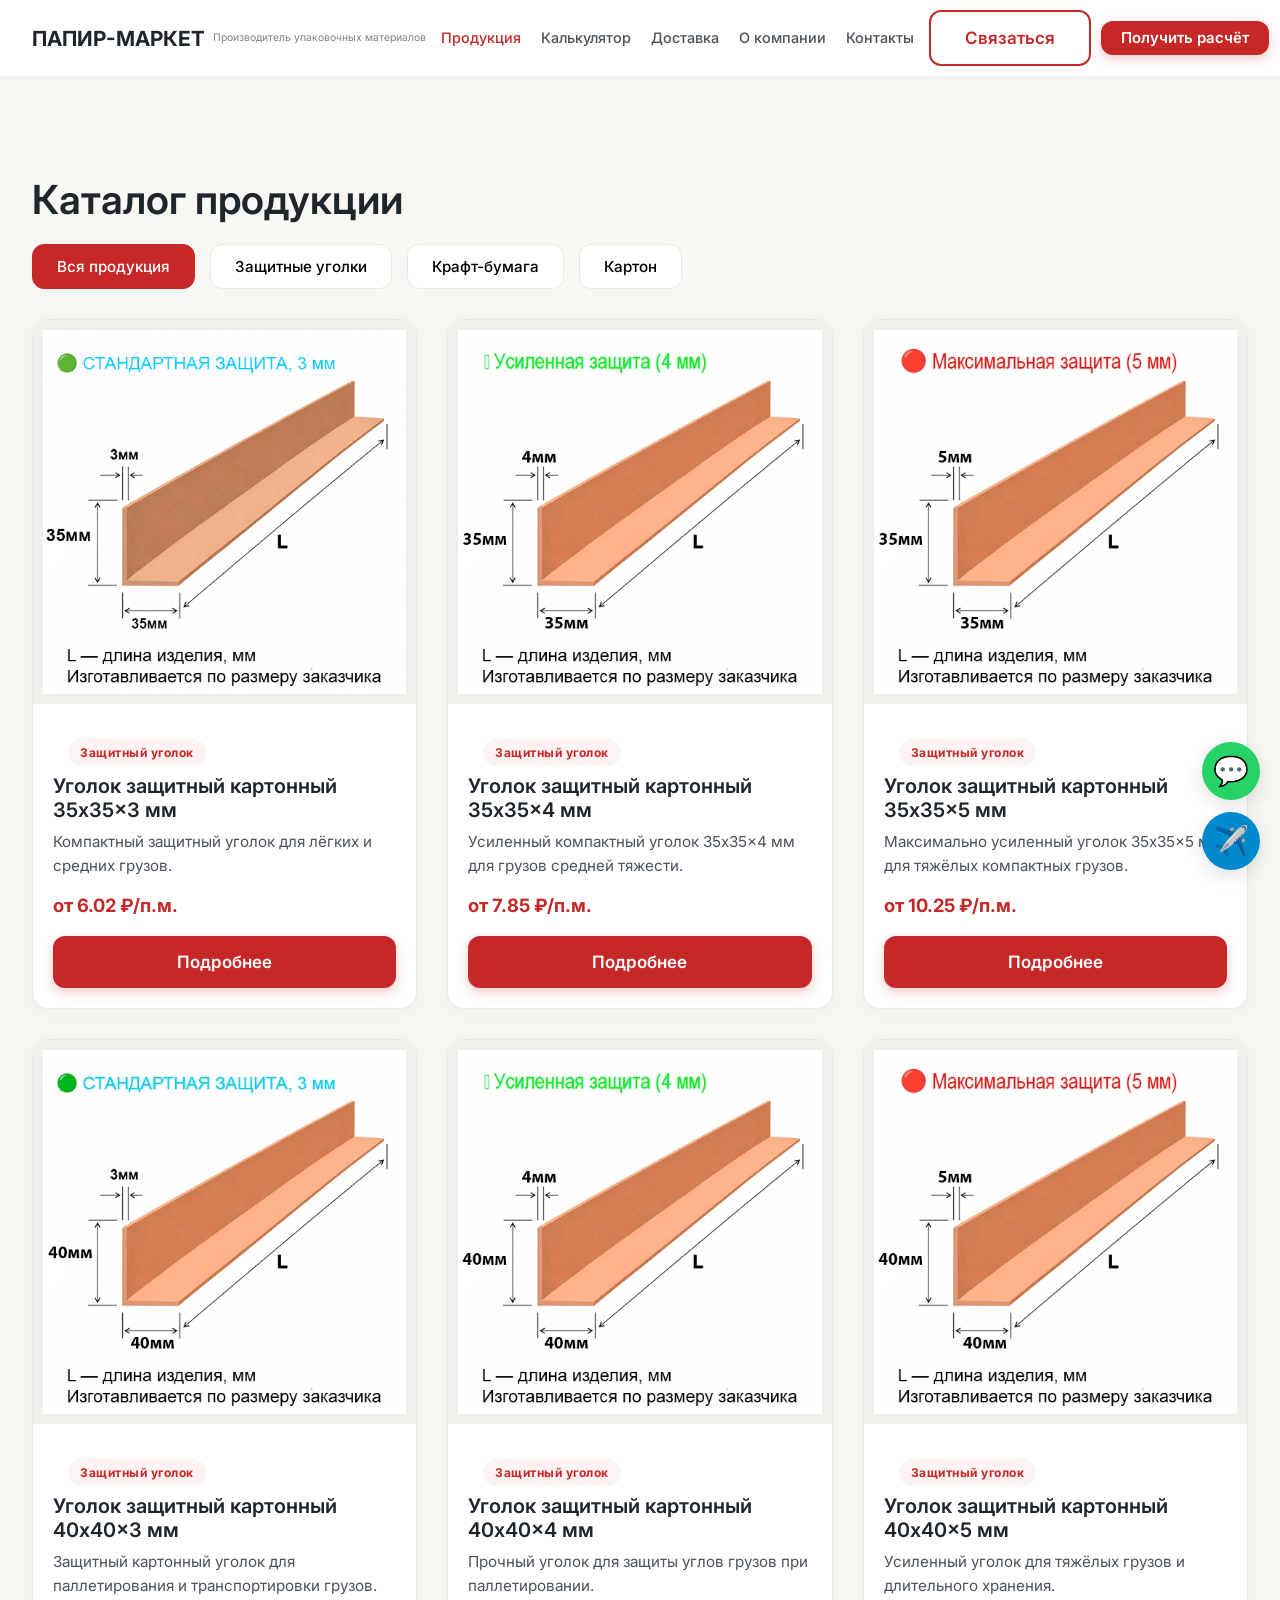
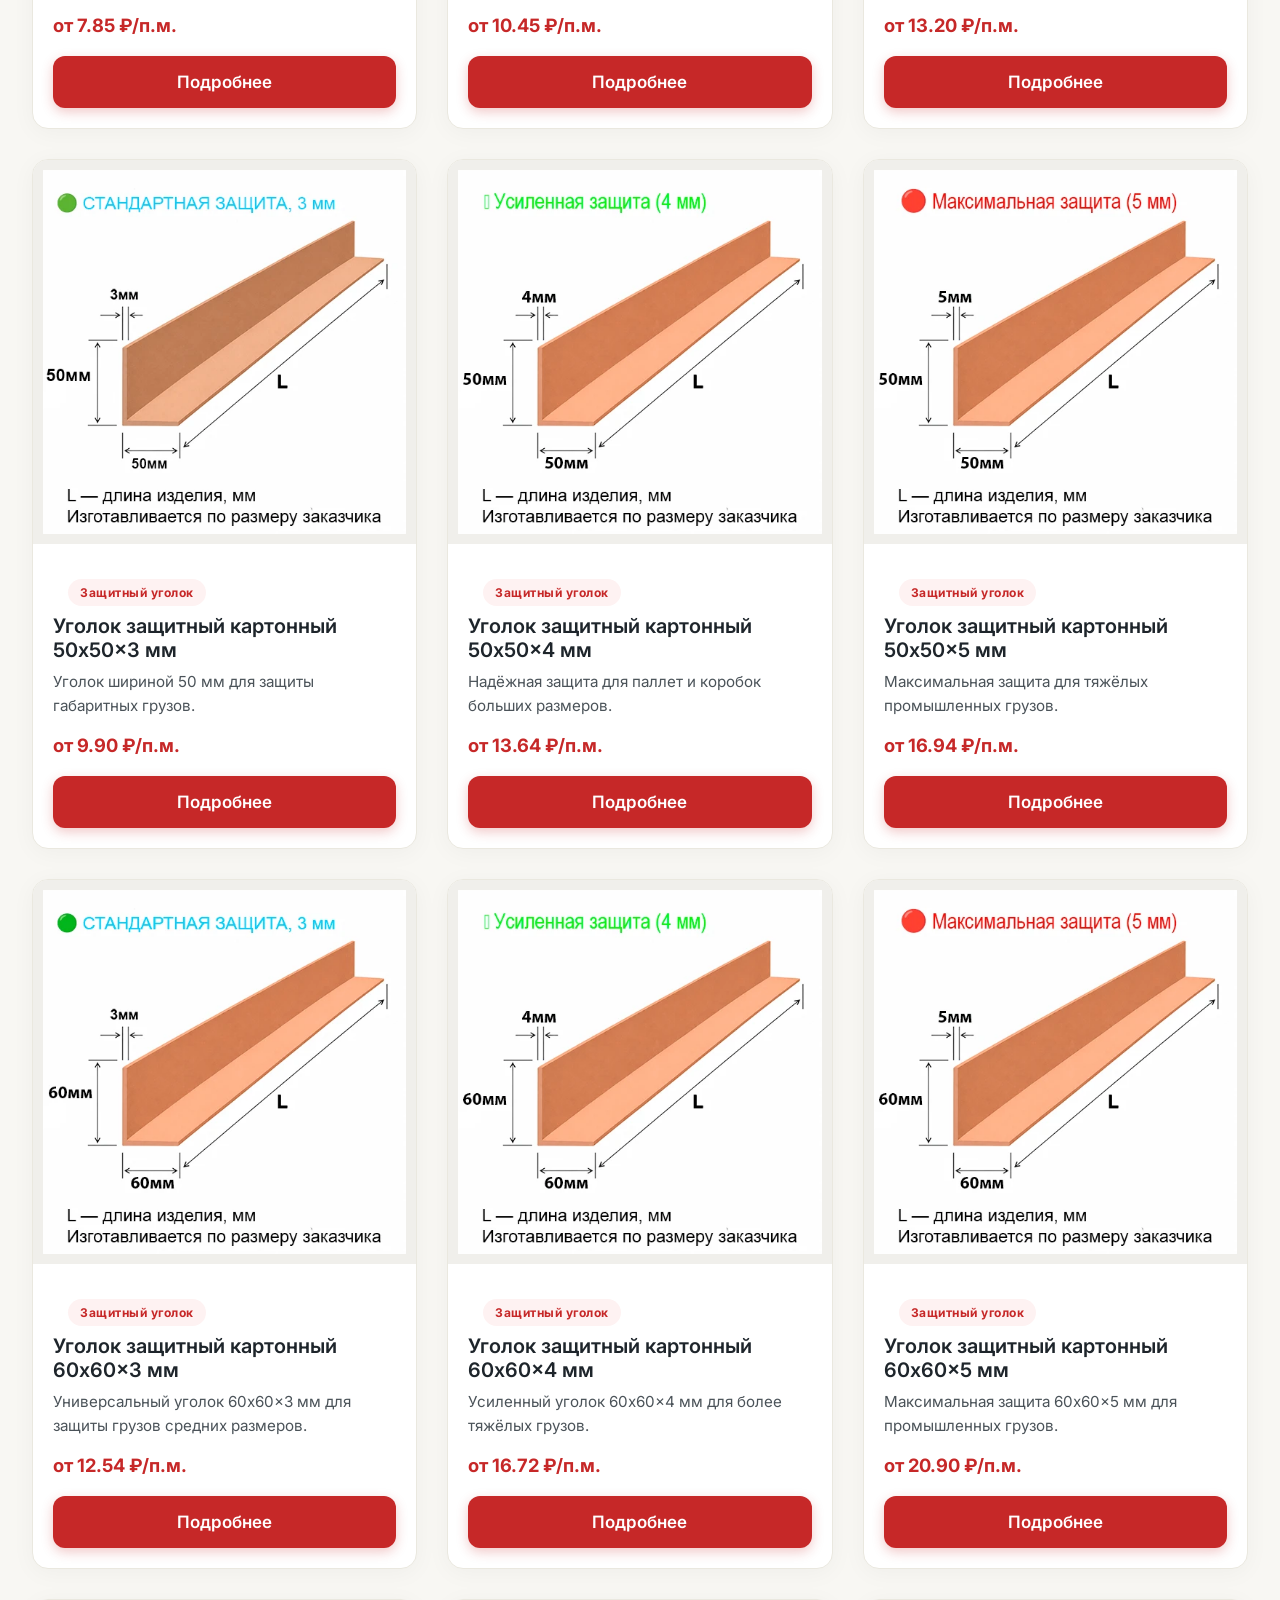
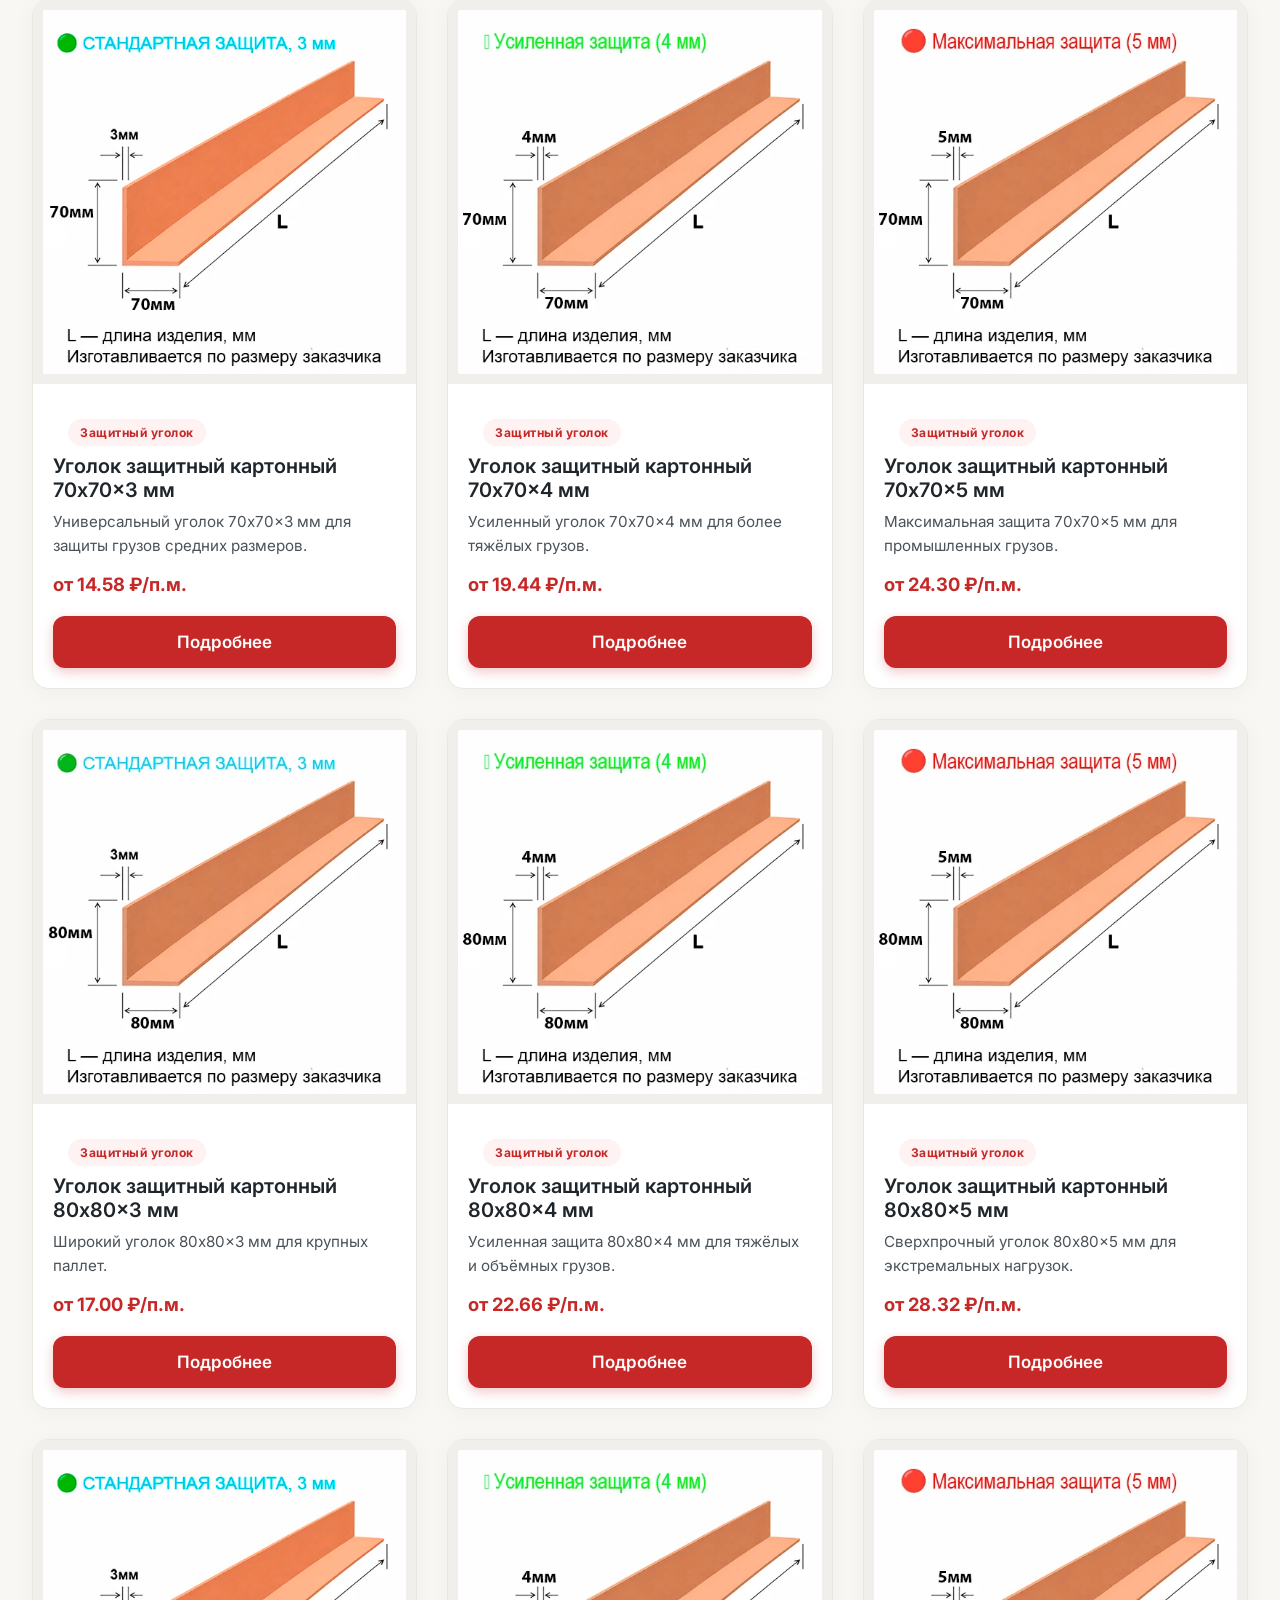
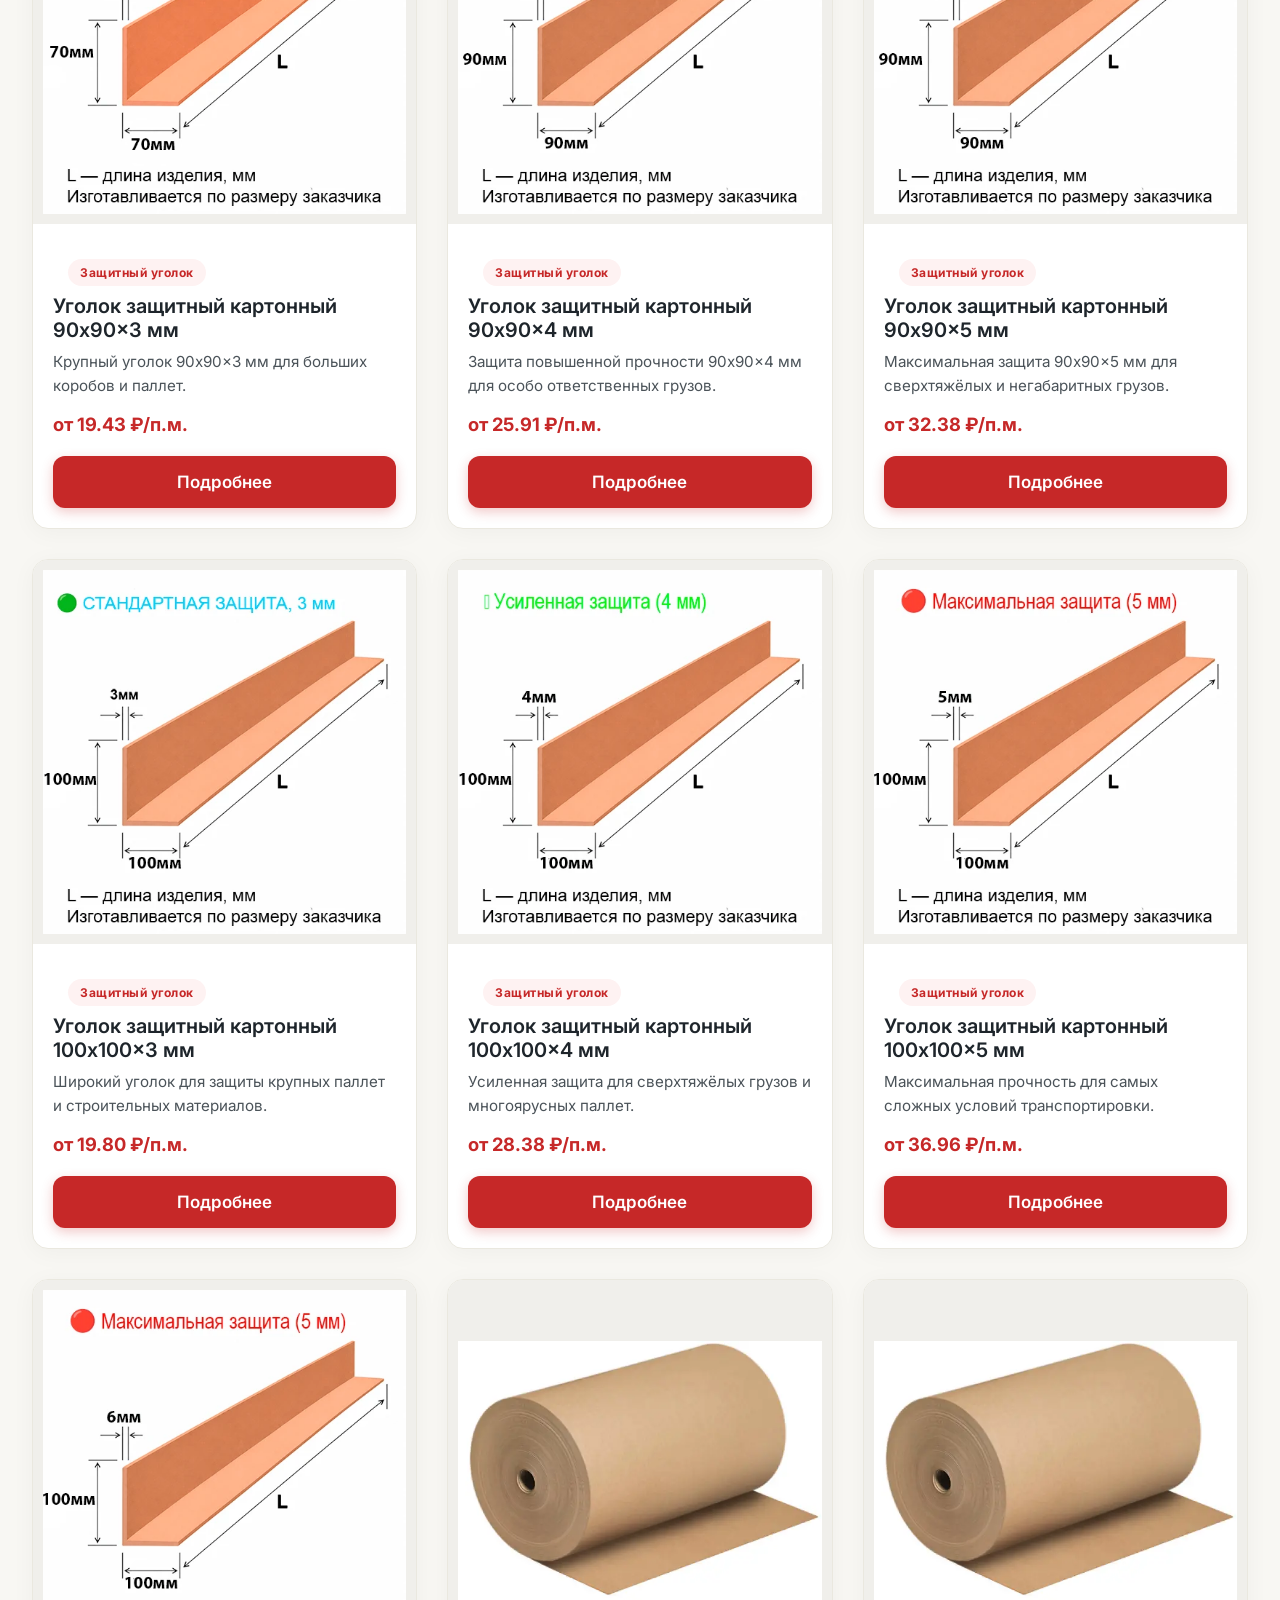
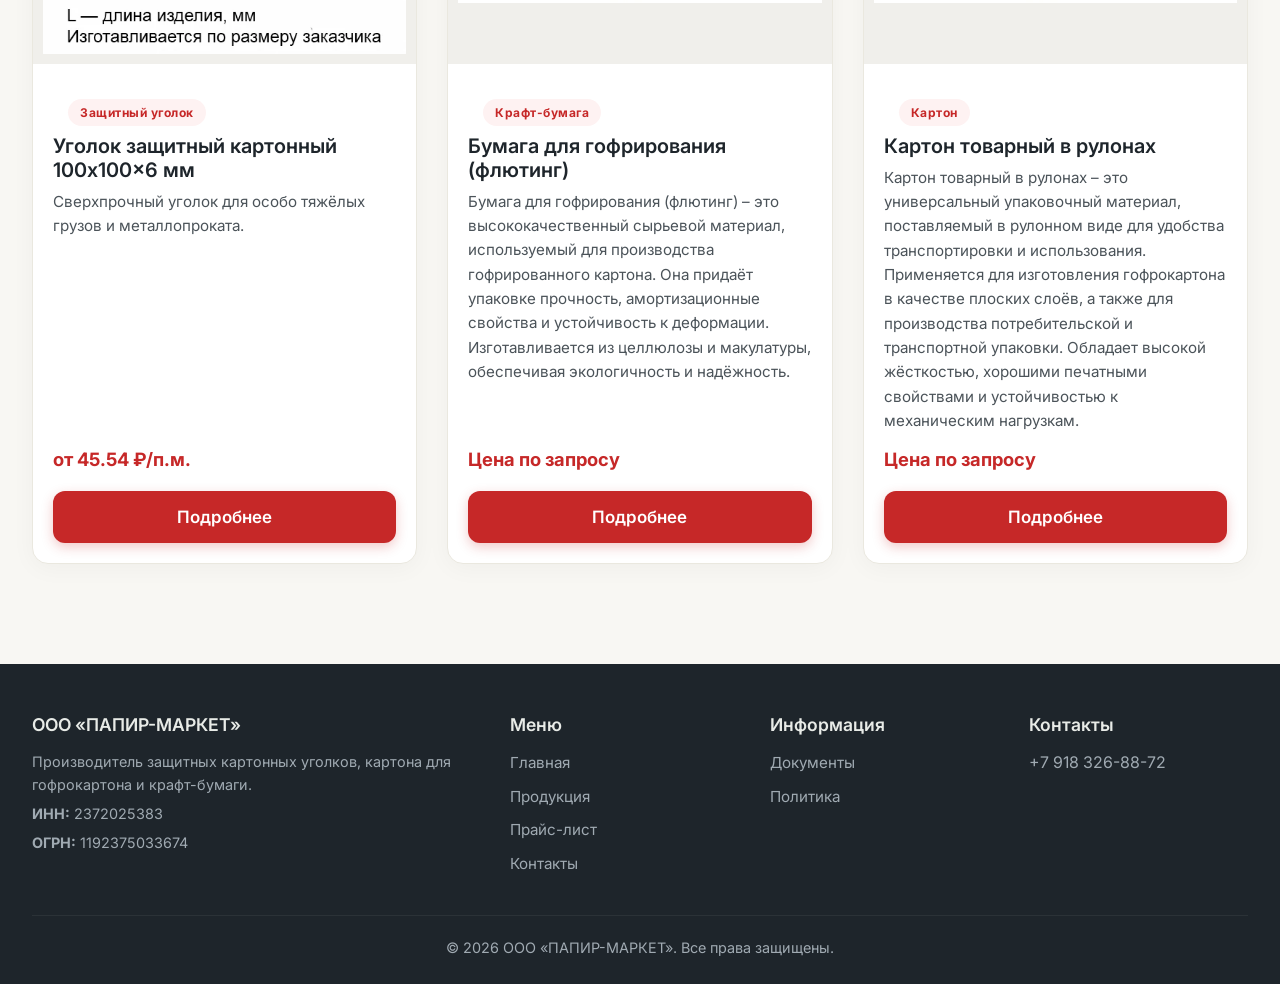
==== catalog.html @ 418a3637 "Full site overwrite" ====
<!DOCTYPE html>
<html lang="ru">
<head>
    <meta charset="UTF-8">
    <meta name="viewport" content="width=device-width, initial-scale=1.0">
    <meta name="description" content="Каталог продукции ООО «ПАПИР-МАРКЕТ»: защитные картонные уголки, картон для гофрокартона, крафт-бумага.">
    <title>Каталог продукции – ООО «ПАПИР-МАРКЕТ»</title>
    <link rel="canonical" href="https://papir-market.ru/catalog.html">
    <meta property="og:title" content="Каталог продукции – ООО «ПАПИР-МАРКЕТ»">
    <meta property="og:description" content="Каталог продукции ООО «ПАПИР-МАРКЕТ»: защитные картонные уголки, картон для гофрокартона, крафт-бумага.">
    <meta property="og:image" content="https://papir-market.ru/images/glavnaya/kart-optimized.webp">
    <meta property="og:url" content="https://papir-market.ru/catalog.html">
    <meta property="og:type" content="website">
    <link rel="stylesheet" href="css/style.css">
    <link rel="preconnect" href="https://fonts.googleapis.com">
    <link href="https://fonts.googleapis.com/css2?family=Inter:opsz,wght@14..32,400;14..32,500;14..32,600;14..32,700&display=swap" rel="stylesheet">
    <script type="application/ld+json">
    {
        "@context": "https://schema.org",
        "@type": "BreadcrumbList",
        "itemListElement": [
            { "@type": "ListItem", "position": 1, "name": "Главная", "item": "https://papir-market.ru/" },
            { "@type": "ListItem", "position": 2, "name": "Каталог", "item": "https://papir-market.ru/catalog.html" }
        ]
    }
    </script>
    <style>
        .catalog-filters {
            display: flex;
            gap: 15px;
            margin-bottom: 30px;
            flex-wrap: wrap;
        }
        .catalog-filters .filter-btn {
            padding: 12px 24px;
            border-radius: 12px;
            background: var(--bg-card);
            border: 1px solid var(--border-light);
            cursor: pointer;
            font-weight: 500;
            font-size: 0.95rem;
            transition: all 0.25s ease;
        }
        .catalog-filters .filter-btn.active {
            background: var(--primary);
            color: #fff;
            border-color: var(--primary);
        }
    </style>
</head>
<body>

<header class="header">
    <div class="container header__container">
        <div class="header__logo">
            <a href="index.html" class="header__logo-link">
                <span class="header__logo-text">ПАПИР-МАРКЕТ</span>
                <span class="header__logo-sub">Производитель упаковочных материалов</span>
            </a>
        </div>
        <nav class="header__nav">
            <ul class="header__menu">
                <li class="header__menu-item"><a href="catalog.html" class="header__menu-link header__menu-link--active">Продукция</a></li>
                <li class="header__menu-item"><a href="calculator.html" class="header__menu-link">Калькулятор</a></li>
                <li class="header__menu-item"><a href="delivery.html" class="header__menu-link">Доставка</a></li>
                <li class="header__menu-item">
                    <span class="header__menu-link">О компании</span>
                    <ul class="header__submenu">
                        <li class="header__submenu-item"><a href="docs.html" class="header__submenu-link">Документы</a></li>
                        <li class="header__submenu-item"><a href="docs.html#requisites" class="header__submenu-link">Реквизиты</a></li>
                    </ul>
                </li>
                <li class="header__menu-item">
                    <span class="header__menu-link">Контакты</span>
                    <ul class="header__submenu">
                        <li class="header__submenu-item"><a href="find-us.html" class="header__submenu-link">Как нас найти</a></li>
                        <li class="header__submenu-item"><a href="contacts.html" class="header__submenu-link">Обратная связь</a></li>
                    </ul>
                </li>
            </ul>
        </nav>
        <div class="header__right">
            <div class="header__contact-btn">
                <button class="btn btn--outline header__contact-toggle" id="contactToggle">Связаться</button>
                <ul class="header__contact-dropdown" id="contactDropdown">
                    <li class="header__contact-item"><a href="tel:+79183268872" class="header__contact-link">📞 Позвонить</a></li>
                    <li class="header__contact-item"><a href="https://wa.me/79183268872" target="_blank" class="header__contact-link">💬 WhatsApp</a></li>
                    <li class="header__contact-item"><a href="https://t.me/in4707" target="_blank" class="header__contact-link">✈️ Telegram</a></li>
                    <li class="header__contact-item"><a href="mailto:papir-market.sale@mail.ru" class="header__contact-link">✉️ E-mail</a></li>
                </ul>
            </div>
            <a href="calculator.html" class="btn btn--primary btn--small">Получить расчёт</a>
            <button class="header__burger" id="mobileMenuToggle" aria-label="Меню">☰</button>
        </div>
    </div>
</header>

<div class="mobile-menu" id="mobileMenu">
    <div class="mobile-menu__header">
        <span class="mobile-menu__logo">ПАПИР-МАРКЕТ</span>
        <button class="mobile-menu__close" id="mobileMenuClose" aria-label="Закрыть">✕</button>
    </div>
    <ul class="mobile-menu__list">
        <li class="mobile-menu__item"><a href="index.html" class="mobile-menu__link">Главная</a></li>
        <li class="mobile-menu__item"><a href="catalog.html" class="mobile-menu__link">Продукция</a></li>
        <li class="mobile-menu__item"><a href="calculator.html" class="mobile-menu__link">Калькулятор</a></li>
        <li class="mobile-menu__item"><a href="delivery.html" class="mobile-menu__link">Доставка</a></li>
        <li class="mobile-menu__item">
            <span class="mobile-menu__link" style="border-bottom:none;">О компании</span>
            <ul class="mobile-menu__sublist">
                <li><a href="docs.html" class="mobile-menu__sublink">Документы</a></li>
                <li><a href="docs.html#requisites" class="mobile-menu__sublink">Реквизиты</a></li>
            </ul>
        </li>
        <li class="mobile-menu__item">
            <span class="mobile-menu__link" style="border-bottom:none;">Контакты</span>
            <ul class="mobile-menu__sublist">
                <li><a href="find-us.html" class="mobile-menu__sublink">Как нас найти</a></li>
                <li><a href="contacts.html" class="mobile-menu__sublink">Обратная связь</a></li>
            </ul>
        </li>
    </ul>
    <div class="mobile-menu__cta">
        <a href="calculator.html" class="btn btn--primary">Получить расчёт</a>
    </div>
    <div class="mobile-menu__contacts">
        <a href="tel:+79183268872">📞 Позвонить</a>
        <a href="https://wa.me/79183268872" target="_blank">💬 WhatsApp</a>
        <a href="https://t.me/in4707" target="_blank">✈️ Telegram</a>
        <a href="mailto:papir-market.sale@mail.ru">✉️ E-mail</a>
    </div>
</div>

<main style="padding:100px 0;" data-section-name="Каталог">
    <div class="container">
        <h1 style="font-size:2.5rem; margin-bottom:20px;">Каталог продукции</h1>
        <div class="catalog-filters" id="filterButtons">
            <button class="filter-btn active" data-category="all">Вся продукция</button>
            <button class="filter-btn" data-category="corner">Защитные уголки</button>
            <button class="filter-btn" data-category="fluting">Крафт-бумага</button>
            <button class="filter-btn" data-category="karton">Картон</button>
        </div>
        <div class="card-grid" id="productGrid"></div>
    </div>
</main>

<footer class="footer">
    <div class="container">
        <div class="footer__grid">
            <div>
                <h4 class="footer__col-title">ООО «ПАПИР-МАРКЕТ»</h4>
                <p class="footer__text">Производитель защитных картонных уголков, картона для гофрокартона и крафт-бумаги.</p>
                <p class="footer__text"><strong>ИНН:</strong> 2372025383</p>
                <p class="footer__text"><strong>ОГРН:</strong> 1192375033674</p>
            </div>
            <div>
                <h4 class="footer__col-title">Меню</h4>
                <ul class="footer__links">
                    <li><a href="index.html">Главная</a></li>
                    <li><a href="catalog.html">Продукция</a></li>
                    <li><a href="price.html">Прайс-лист</a></li>
                    <li><a href="contacts.html">Контакты</a></li>
                </ul>
            </div>
            <div>
                <h4 class="footer__col-title">Информация</h4>
                <ul class="footer__links">
                    <li><a href="docs.html">Документы</a></li>
                    <li><a href="policy.html">Политика</a></li>
                </ul>
            </div>
            <div>
                <h4 class="footer__col-title">Контакты</h4>
                <p><a href="tel:+79183268872" class="footer__contact-link">+7 918 326-88-72</a></p>
            </div>
        </div>
        <div class="footer__bottom">© 2026 ООО «ПАПИР-МАРКЕТ». Все права защищены.</div>
    </div>
</footer>

<div class="floating">
    <a href="https://wa.me/79183268872" target="_blank" class="floating__btn floating__btn--whatsapp" aria-label="WhatsApp">💬</a>
    <a href="https://t.me/in4707" target="_blank" class="floating__btn floating__btn--telegram" aria-label="Telegram">✈️</a>
</div>

<script src="data.js"></script>
<script src="js/menu.js"></script>
<script src="js/catalog.js"></script>
<script src="js/dev-mode.js"></script>

</body>
</html>
---- css/style.css ----
/* ================================================================
   PAPER MARKET 2.0 — Главный файл стилей
   Импортирует все модули UI Kit
   Версия: 2.0
   ================================================================ */

/* --- Переменные и сброс --- */
@import 'variables.css';
@import 'base.css';

/* --- Компоненты UI Kit --- */
@import 'layout.css';
@import 'header.css';
@import 'hero.css';
@import 'buttons.css';
@import 'cards.css';
@import 'forms.css';
@import 'tables.css';
@import 'footer.css';
@import 'floating.css';
@import 'gallery.css';
@import 'animations.css';

/* --- Dev Mode --- */
@import 'dev-mode.css';

/* --- Адаптивность --- */
@import 'responsive.css';
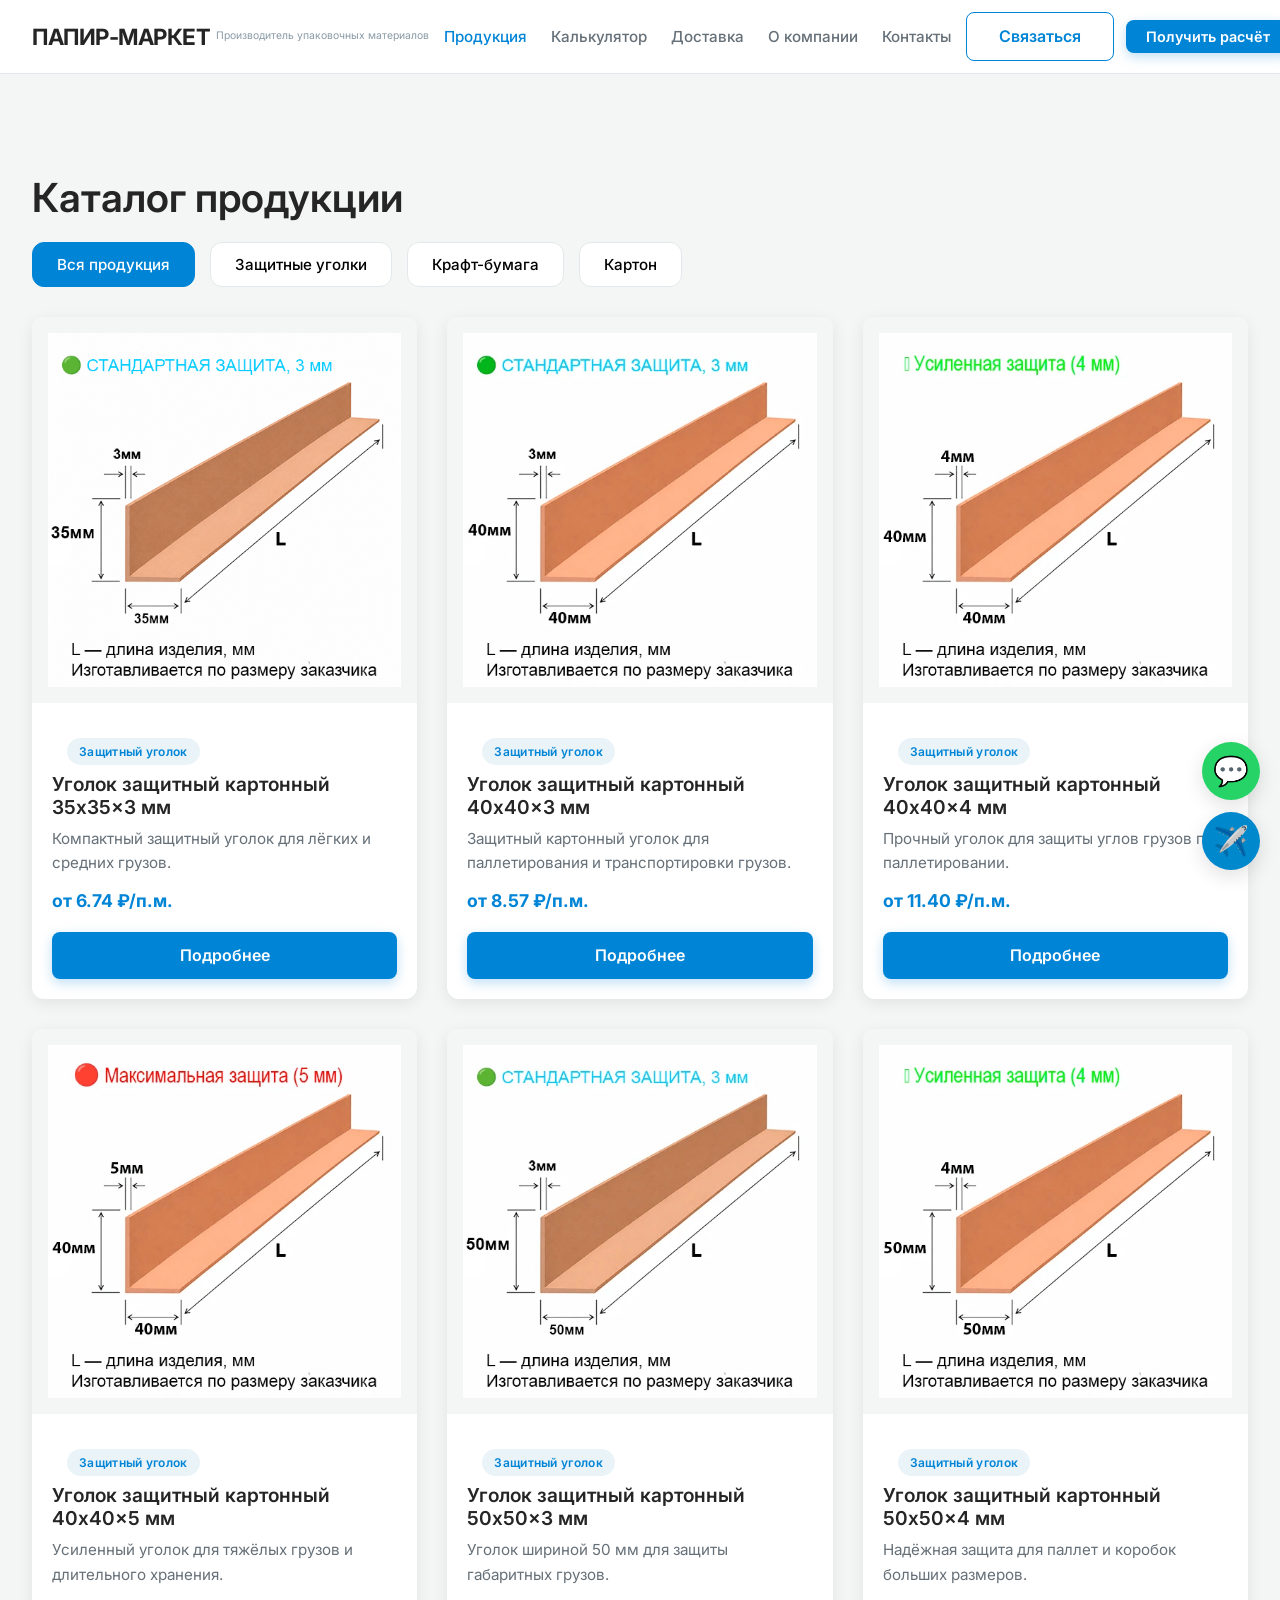
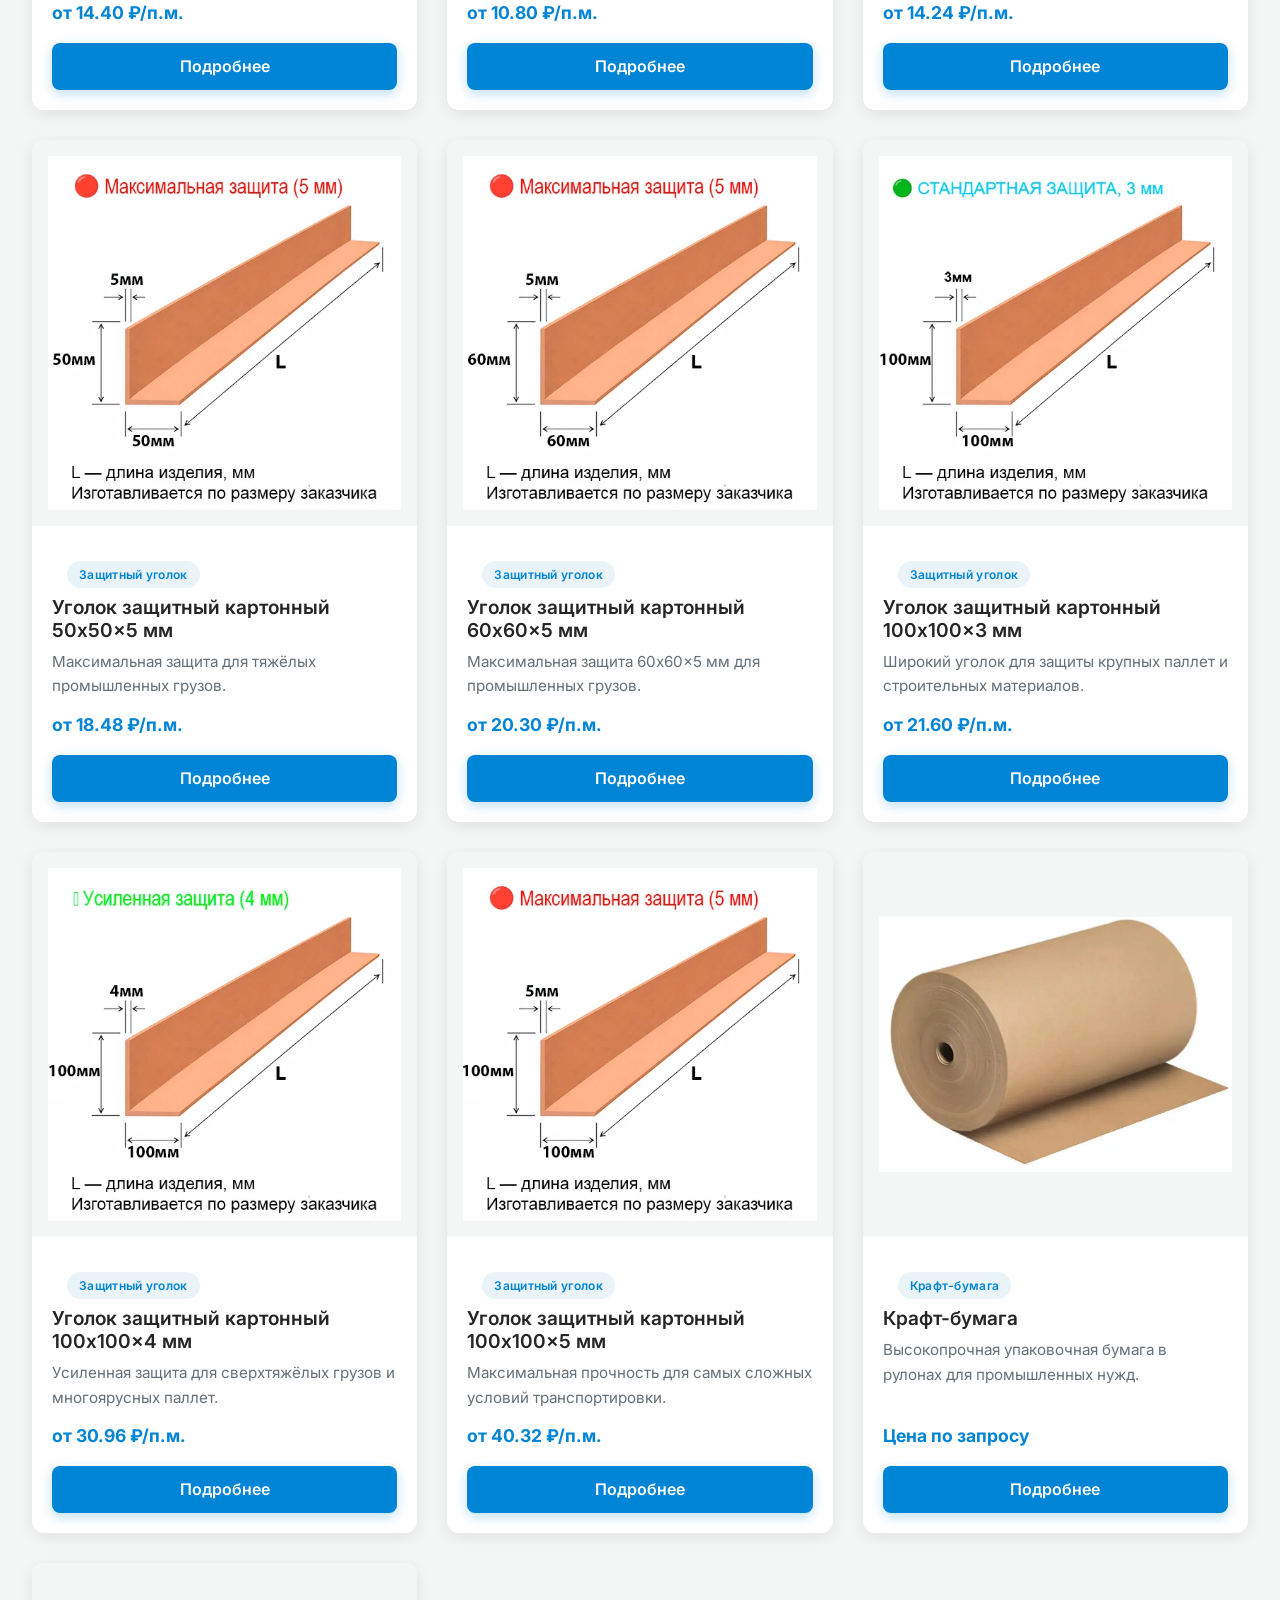
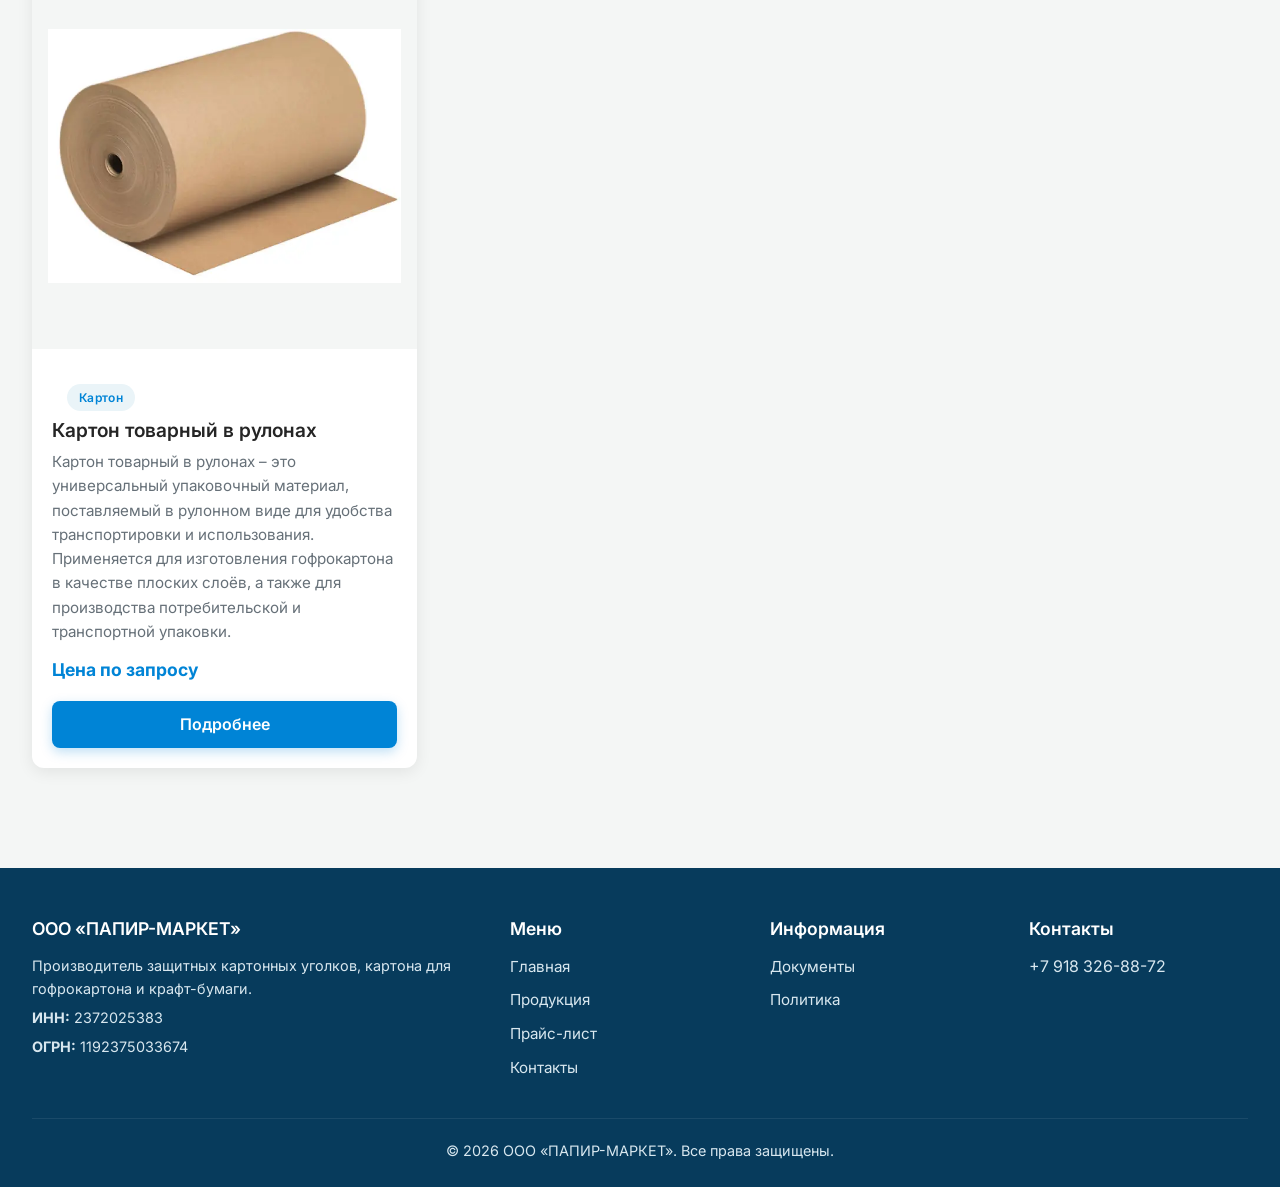
==== commit f2b0899a: "Full site overwrite" ====
--- a/catalog.html
+++ b/catalog.html
@@ -137,7 +137,8 @@
         <div class="catalog-filters" id="filterButtons">
             <button class="filter-btn active" data-category="all">Вся продукция</button>
             <button class="filter-btn" data-category="corner">Защитные уголки</button>
-            <button class="filter-btn" data-category="fluting">Крафт-бумага</button>
+            <button class="filter-btn" data-category="kraft">Крафт-бумага</button>
+            <!-- Возвращаем кнопку Картон -->
             <button class="filter-btn" data-category="karton">Картон</button>
         </div>
         <div class="card-grid" id="productGrid"></div>
